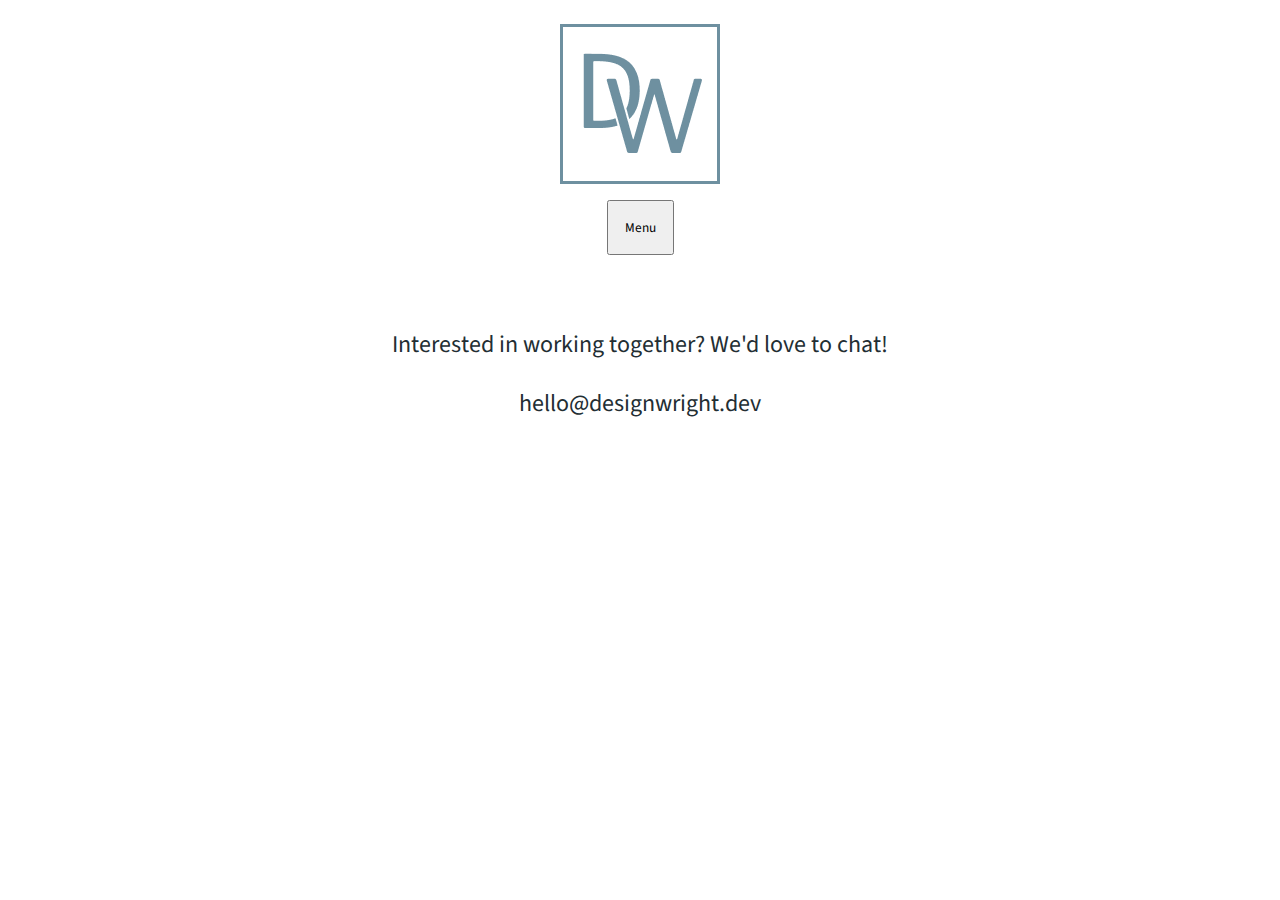
==== about/index.html @ aa87d380 "Update about page" ====
<!DOCTYPE html>
<html lang="en">
<head>
  <meta charset="UTF-8">
  <meta http-equiv="X-UA-Compatible" content="IE=edge">
  <meta name="viewport" content="width=device-width, initial-scale=1.0">
  <meta name="description" content="DesignWright's website for CGT41101 at Purdue University - West Lafayette, Indiana. Ariana Eskew, Anika Antony, Angela Zhou, Katie Jewell, Jake Donovan, Brandon Nguyen">
  <title>DesignWright | About</title>
  <link rel="shortcut icon" href="../assets/logo/logo-2.png" type="image/x-icon">
  <link rel="stylesheet" href="https://cdnjs.cloudflare.com/ajax/libs/font-awesome/4.7.0/css/font-awesome.css" integrity="sha512-5A8nwdMOWrSz20fDsjczgUidUBR8liPYU+WymTZP1lmY9G6Oc7HlZv156XqnsgNUzTyMefFTcsFH/tnJE/+xBg==" crossorigin="anonymous" referrerpolicy="no-referrer" media="all" />
  <link rel="stylesheet" href="../css/main.css" media="all">
  <script src="../js/jquery-3.6.0.min.js" defer></script>
  <script src="../js/script.js" defer></script>
</head>
<body>

  <!-- GLOBAL HEADER -->
  <header>
    <div class="logo-container">
      <img src="../assets/logo/logo-2.png" alt="logo of DesignWright">
    </div>
    <div class="menu-btn-container">
      <button class="menu-btn">Menu</button>
    </div>
    <div class="nav-container">
      <div class="close-menu-btn-container">
        <button class="close-menu-btn">Close Menu</button>
      </div>
      <nav>
        <a href="/">Home</a>
        <a href="/about/">About</a>
        <a href="/team/">Our Team</a>
        <a href="/work/">Work</a>
      </nav>
    </div>
  </header>
  <!-- GLOBAL HEADER -->
  
  <main>
  </main>

  <!-- GLOBAL FOOTER -->
  <footer>
    <p>Interested in working together? We'd love to chat!</p>
    <a href="mailto:hello@designwright.dev">hello@designwright.dev</a>
  </footer>
  <!-- GLOBAL FOOTER -->
  
</body>
</html>
---- css/main.css ----
/* Mobile First Design */

/* Import Source Sans Pro font from Google Fonts */
@import url('https://fonts.googleapis.com/css2?family=Source+Sans+Pro:ital,wght@0,200;0,300;0,400;0,700;1,200;1,300;1,400;1,700&display=swap');

:root {
  --main: #6E90A0;
}

* {
  font-family: 'Source Sans Pro', sans-serif;
  box-sizing: border-box;
  /* outline: 1px red solid; */
}

.noscroll {
  overflow: hidden;
}

body {
  color: #232E33;
  font-size: 1.5rem;
}

.close-menu-btn-container {
  padding: 1rem 0;
  text-align: center;
}

.close-menu-btn {
  padding: 1rem;
}

footer {
  text-align: center;
  padding: 1rem 0;
}

footer > a {
  color: inherit;
  text-decoration: none;
}

header {
  display: flex;
  flex-direction: column;
  align-items: center;
  padding: 1rem;
}

.home-cards {
  padding: 1rem;
}

.home-card {
  position: relative;
  padding: 1rem;
  padding-top: 6rem;
  margin-bottom: 5rem;
  box-shadow: 0px 4px 15px rgba(0, 0, 0, 0.25);
  border-radius: 20px;
}

.home-card-heading {
  position: absolute;
  top: 1.5rem;
  left: -1rem;
}

.home-card-heading > h2 {
  position: absolute;
  top: -.5rem;
  left: 2.0rem;
}

img {
  display: block;
  max-width: 100%;
}

.menu-btn-container {
  margin: 1rem 0;
}

.menu-btn {
  display: block;
  padding: 1rem;
}

.nav-container {
  display: none;
  position: fixed;
  top: 0;
  left: 0;
  right: 0;
  bottom: 0;
  overflow-y: scroll;
  background-color: rgba(0, 0, 0, 0.85);
  padding: 1rem;
}

nav {
  padding: 1rem;
}

nav > a {
  color: inherit;
  text-decoration: none;
  display: block;
  text-align: center;
  padding: 1rem 0;
  background-color: #fff;
  margin: 1rem;
}

@media (min-width: 1000px) {

}
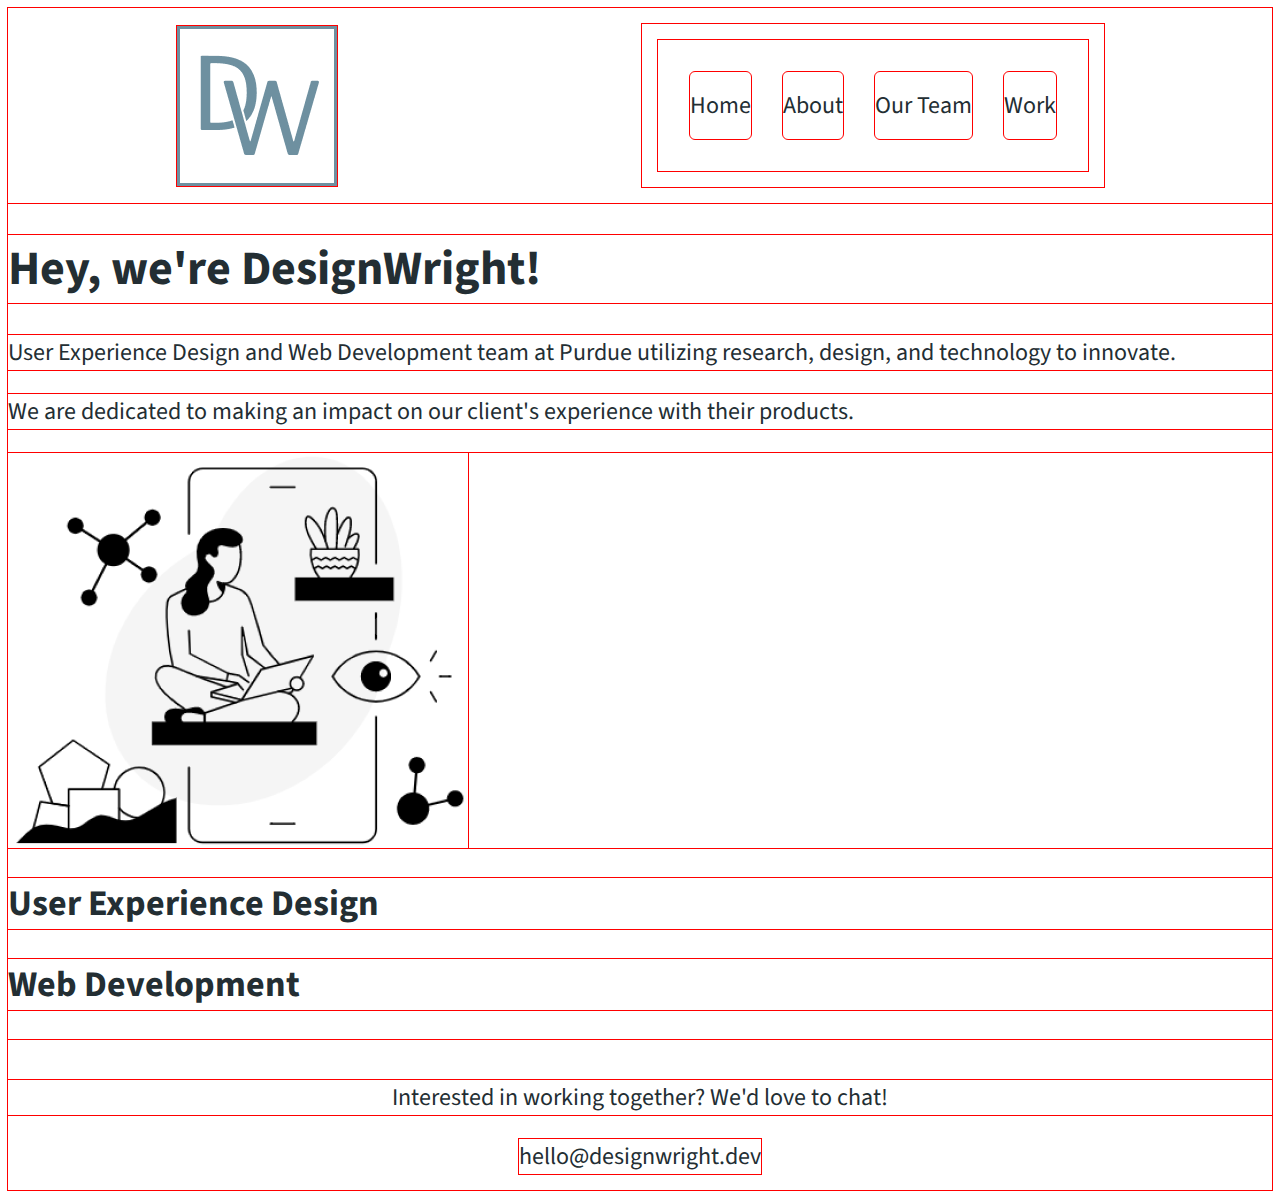
==== commit 23d26297: "Update about page" ====
--- a/about/index.html
+++ b/about/index.html
@@ -37,6 +37,30 @@
   <!-- GLOBAL HEADER -->
   
   <main>
+    <section>
+      <div>
+        <h1>Hey, we're DesignWright!</h1>
+        <p>User Experience Design and Web Development team at Purdue utilizing research, design, and technology to innovate.</p>
+        <p>We are dedicated to making an impact on our client's experience with their products.</p>
+      </div>
+      <div>
+        <img src="../assets/about/hero.png" alt="">
+      </div>
+    </section>
+    <section>
+      <div class="about-cards">
+        <div class="about-card">
+          <div class="about-card-heading">
+            <h2>User Experience Design</h2>
+          </div>
+        </div>
+        <div class="about-card">
+          <div class="about-card-heading">
+            <h2>Web Development</h2>
+          </div>
+        </div>
+      </div>
+    </section>
   </main>
 
   <!-- GLOBAL FOOTER -->
--- a/css/main.css
+++ b/css/main.css
@@ -10,7 +10,7 @@
 * {
   font-family: 'Source Sans Pro', sans-serif;
   box-sizing: border-box;
-  /* outline: 1px red solid; */
+  outline: 1px red solid;
 }
 
 .noscroll {
@@ -111,8 +111,34 @@
   padding: 1rem 0;
   background-color: #fff;
   margin: 1rem;
+  border-radius: 5px;
 }
 
 @media (min-width: 1000px) {
+  header {
+    flex-direction: row;
+    justify-content: space-around;
+  }
 
+  .nav-container {
+    display: block;
+    position: static;
+    color: inherit;
+    overflow: auto;
+    background-color: inherit;
+  }
+
+  nav {
+    display: flex;
+    justify-content: space-between;
+  }
+
+  nav > a {
+    background-color: inherit;
+    color: inherit;
+  }
+
+  .menu-btn-container, .close-menu-btn-container {
+    display: none;
+  }
 }
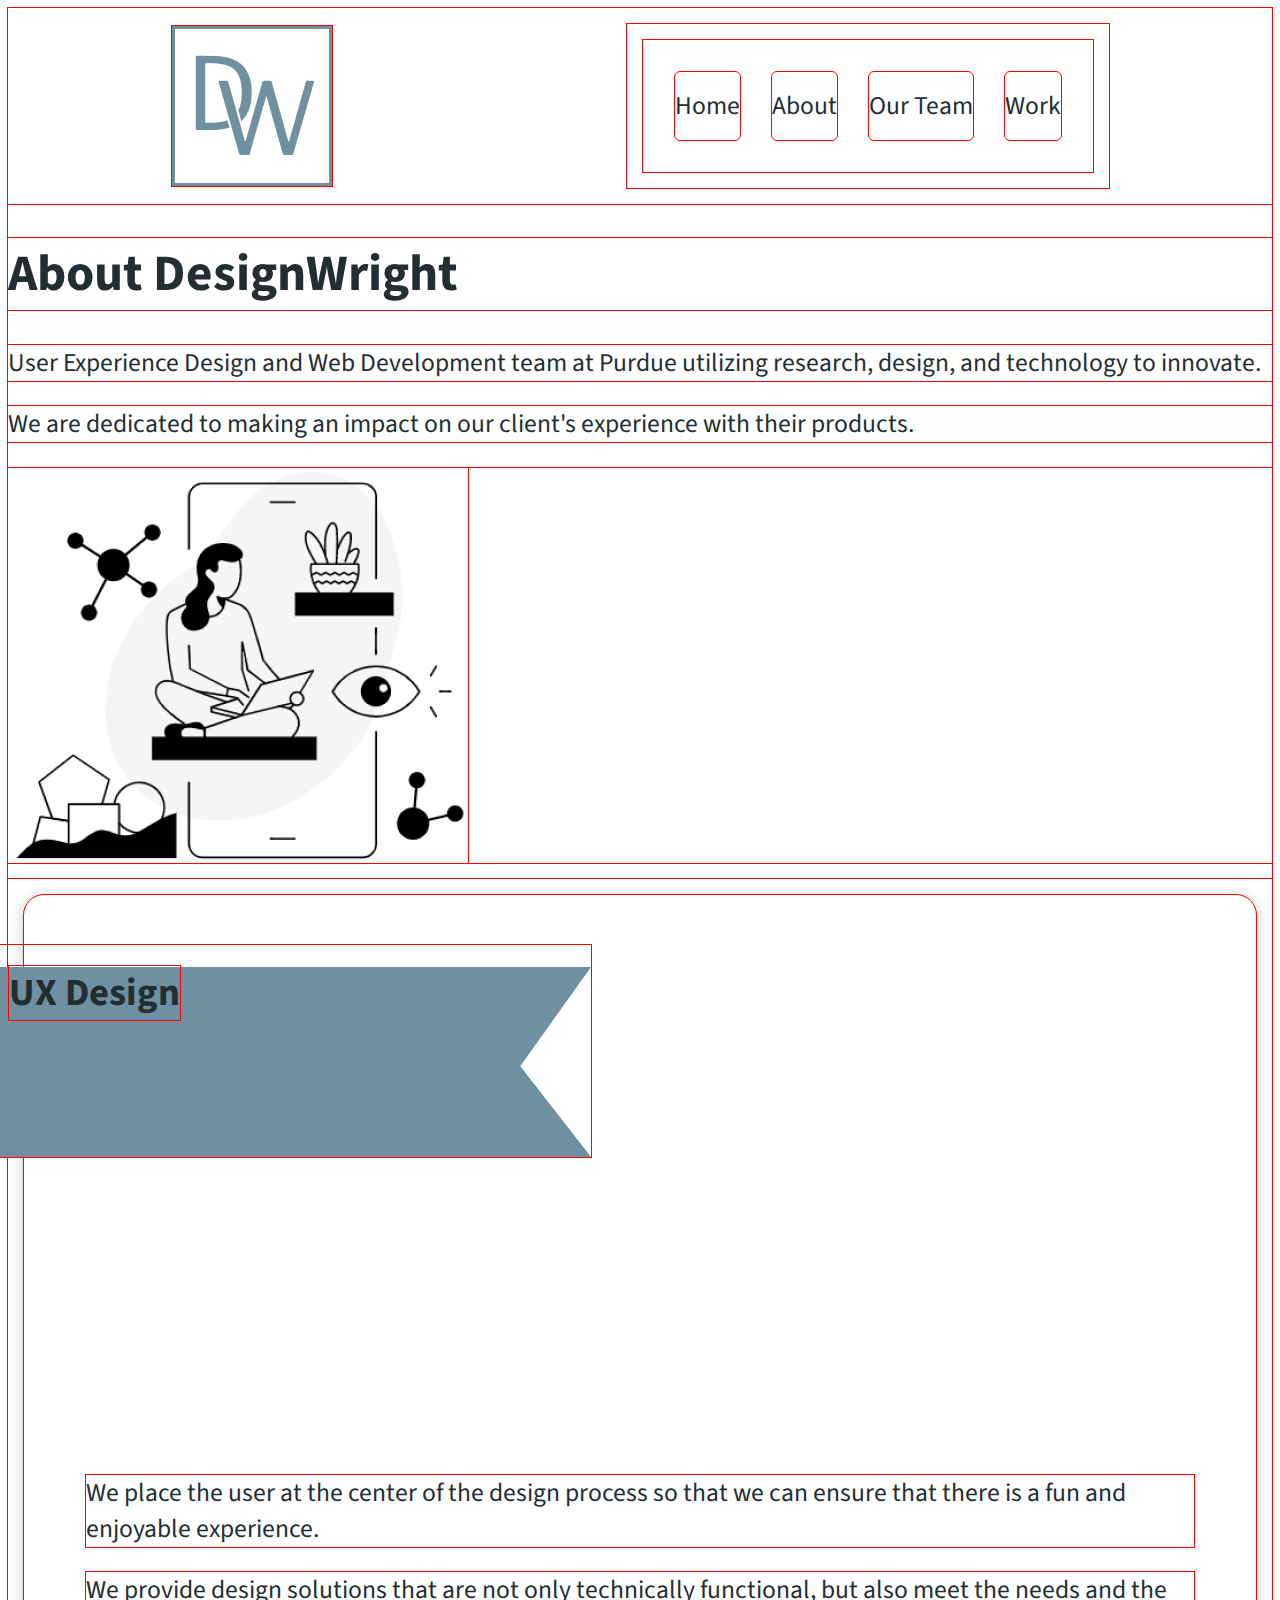
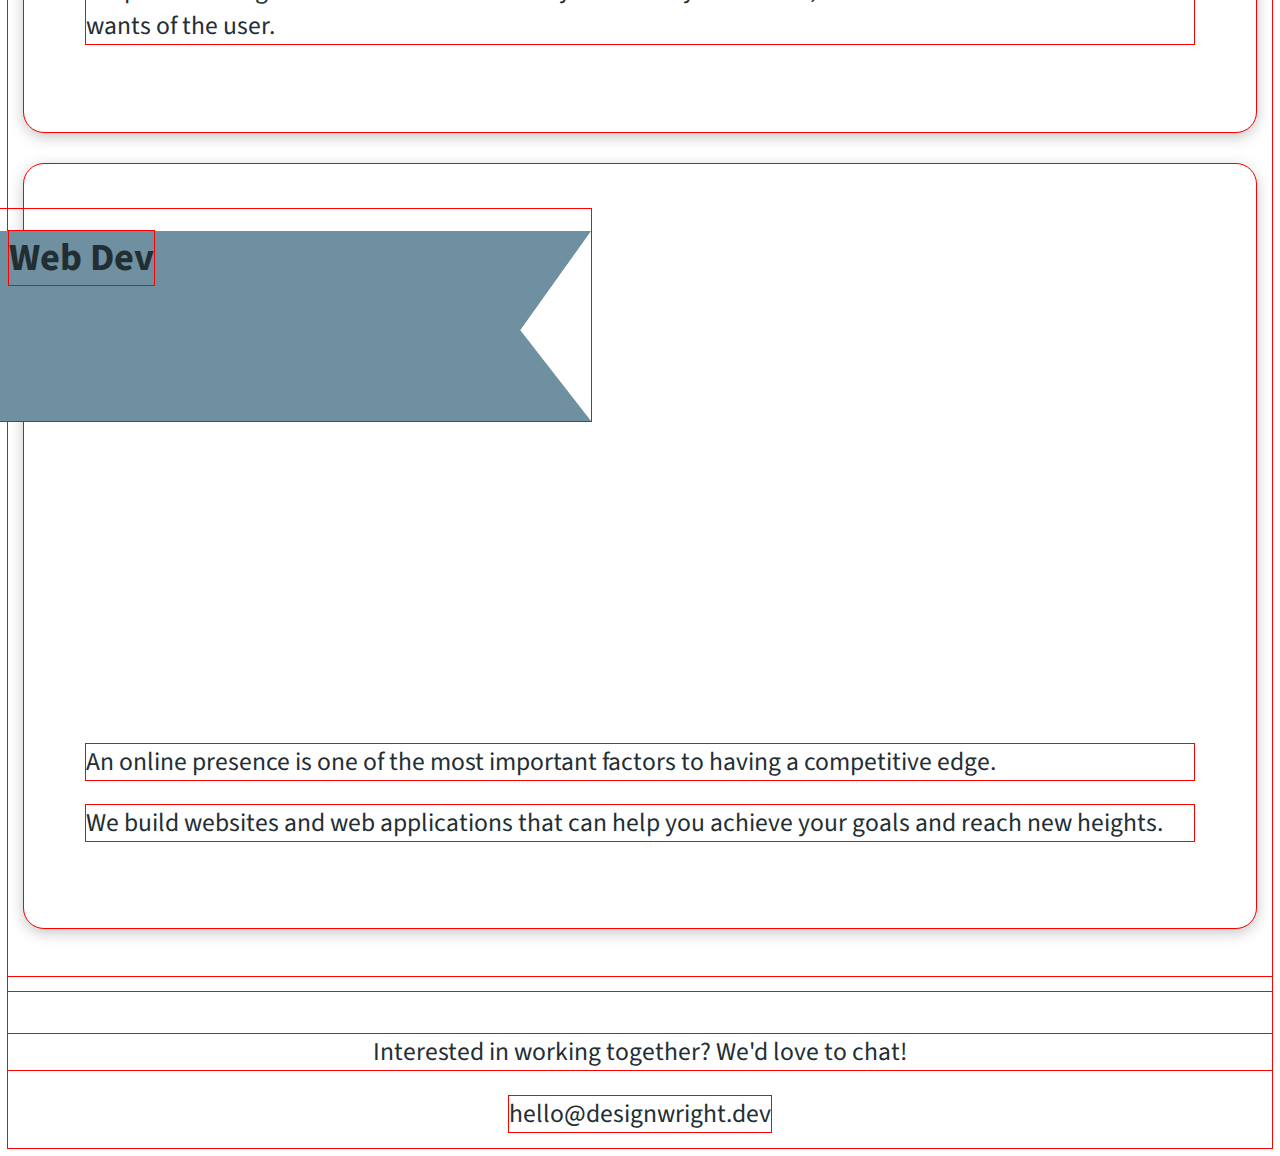
==== commit 9dbbef98: "Experimenting" ====
--- a/about/index.html
+++ b/about/index.html
@@ -39,7 +39,7 @@
   <main>
     <section>
       <div>
-        <h1>Hey, we're DesignWright!</h1>
+        <h1>About DesignWright</h1>
         <p>User Experience Design and Web Development team at Purdue utilizing research, design, and technology to innovate.</p>
         <p>We are dedicated to making an impact on our client's experience with their products.</p>
       </div>
@@ -48,16 +48,22 @@
       </div>
     </section>
     <section>
-      <div class="about-cards">
-        <div class="about-card">
-          <div class="about-card-heading">
-            <h2>User Experience Design</h2>
+      <div class="cards">
+        <div class="card">
+          <div class="flag-heading">
+            <img src="../assets/about/flag.png" alt="">
+            <h2>UX Design</h2>
           </div>
+          <p>We place the user at the center of the design process so that we can ensure that there is a fun and enjoyable experience.</p>
+          <p>We provide design solutions that are not only technically functional, but also meet the needs and the wants of the user.</p>
         </div>
-        <div class="about-card">
-          <div class="about-card-heading">
-            <h2>Web Development</h2>
+        <div class="card">
+          <div class="flag-heading">
+            <img src="../assets/about/flag.png" alt="">
+            <h2>Web Dev</h2>
           </div>
+          <p>An online presence is one of the most important factors to having a competitive edge.</p>
+          <p>We build websites and web applications that can help you achieve your goals and reach new heights.</p>
         </div>
       </div>
     </section>
--- a/css/main.css
+++ b/css/main.css
@@ -8,18 +8,39 @@
 }
 
 * {
+  box-sizing: border-box;
   font-family: 'Source Sans Pro', sans-serif;
-  box-sizing: border-box;
   outline: 1px red solid;
-}
-
-.noscroll {
-  overflow: hidden;
 }
 
 body {
   color: #232E33;
-  font-size: 1.5rem;
+  font-size: 8vw;
+}
+
+.cards {
+  padding: 1rem;
+}
+
+.card {
+  box-shadow: 0px 4px 15px rgba(0, 0, 0, 0.25);
+  border-radius: 20px;
+  margin-bottom: 2rem;
+  padding: 5%;
+  padding-top: 45%;
+  position: relative;
+}
+
+.flag-heading {
+  position: absolute;
+  top: 6%;
+  left: -6.5%;
+}
+
+.flag-heading > h2 {
+  position: absolute;
+  top: -5%;
+  left: 10%;
 }
 
 .close-menu-btn-container {
@@ -29,6 +50,11 @@
 
 .close-menu-btn {
   padding: 1rem;
+  background-color: var(--main);
+  border: none;
+  border-radius: 5px;
+  color: #fff;
+  font-size: 8vw;
 }
 
 footer {
@@ -48,31 +74,6 @@
   padding: 1rem;
 }
 
-.home-cards {
-  padding: 1rem;
-}
-
-.home-card {
-  position: relative;
-  padding: 1rem;
-  padding-top: 6rem;
-  margin-bottom: 5rem;
-  box-shadow: 0px 4px 15px rgba(0, 0, 0, 0.25);
-  border-radius: 20px;
-}
-
-.home-card-heading {
-  position: absolute;
-  top: 1.5rem;
-  left: -1rem;
-}
-
-.home-card-heading > h2 {
-  position: absolute;
-  top: -.5rem;
-  left: 2.0rem;
-}
-
 img {
   display: block;
   max-width: 100%;
@@ -85,9 +86,15 @@
 .menu-btn {
   display: block;
   padding: 1rem;
+  background-color: var(--main);
+  border: none;
+  border-radius: 5px;
+  color: #fff;
+  font-size: 8vw;
 }
 
 .nav-container {
+  background-color: rgba(0, 0, 0, 0.85);
   display: none;
   position: fixed;
   top: 0;
@@ -95,7 +102,6 @@
   right: 0;
   bottom: 0;
   overflow-y: scroll;
-  background-color: rgba(0, 0, 0, 0.85);
   padding: 1rem;
 }
 
@@ -104,28 +110,80 @@
 }
 
 nav > a {
-  color: inherit;
+  color: #fff;
+  display: block;
   text-decoration: none;
-  display: block;
-  text-align: center;
+  text-align: center;
+  background-color: var(--main);
+  border-radius: 5px;
   padding: 1rem 0;
-  background-color: #fff;
   margin: 1rem;
-  border-radius: 5px;
-}
+}
+
+.noscroll {
+  overflow: hidden;
+}
+
+section {
+  margin-bottom: 1rem;
+}
+
+.team-card {
+  margin-bottom: 5rem;
+}
+
+.team-card-heading {
+  text-align: center;
+}
+
+.team-card-heading > * {
+  margin: 0;
+  padding: 0;
+}
+
+.team-card-heading > img {
+  border-radius: 50%;
+}
+
+.team-card-heading-text > h2 {
+  margin: 0;
+  padding: 0;
+}
+
+.team-card-heading-text > p {
+  padding: 0;
+  margin: 0;
+  font-style: italic;
+}
+
+
 
 @media (min-width: 1000px) {
+
+  body {
+    font-size: 2vw;
+  }
+  
   header {
     flex-direction: row;
     justify-content: space-around;
   }
 
+  header, main, footer {
+    max-width: 1300px;
+    margin: 0 auto;
+  }
+  
+  .close-menu-btn-container, .menu-btn-container {
+    display: none;
+  }
+
   .nav-container {
+    background-color: inherit;
+    color: inherit;
     display: block;
+    overflow: auto;
     position: static;
-    color: inherit;
-    overflow: auto;
-    background-color: inherit;
   }
 
   nav {
@@ -138,7 +196,26 @@
     color: inherit;
   }
 
-  .menu-btn-container, .close-menu-btn-container {
-    display: none;
-  }
-}
+  .page-heading-section {
+    display: flex;
+    align-items: center;
+    justify-content: space-around;
+  }
+
+  .team-card {
+    display: flex;
+  }
+
+
+  .team-card-heading {
+    display: flex;
+    flex-direction: column;
+    align-items: center;
+  }
+
+  .team-card-img-container > img {
+    max-width: 30%;
+  }
+
+
+}
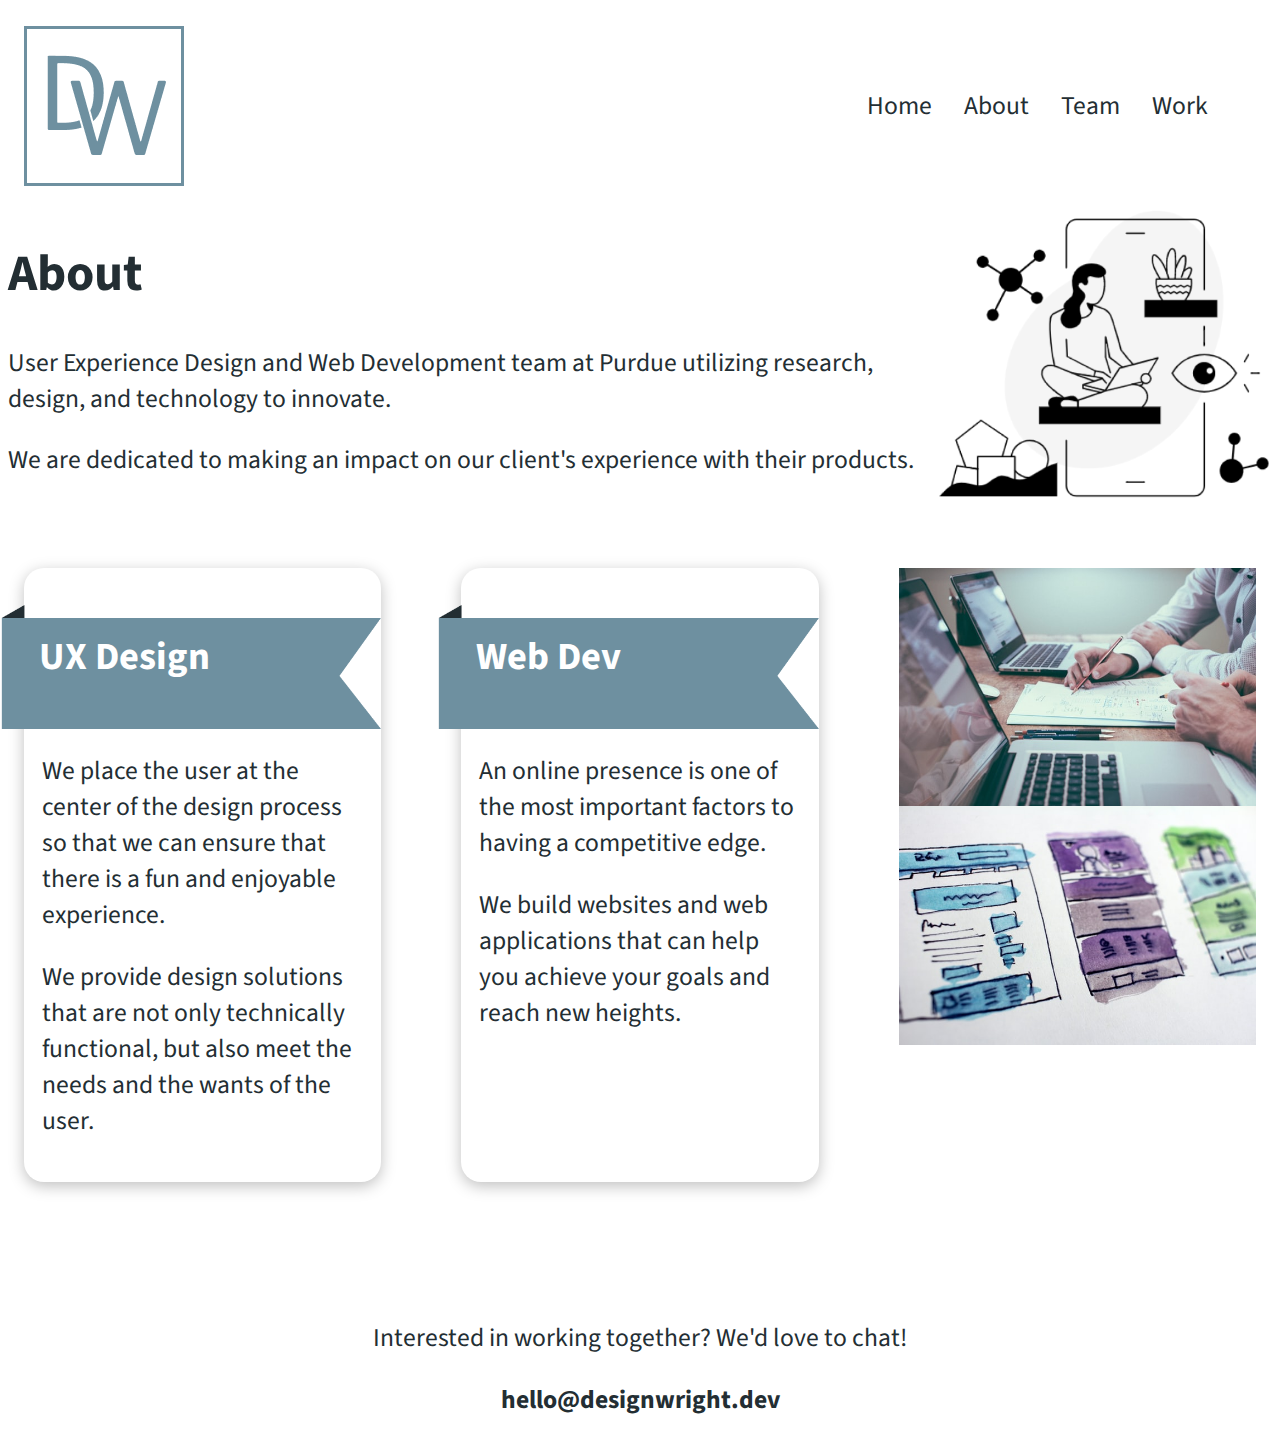
==== commit c0d2c987: "Update" ====
--- a/about/index.html
+++ b/about/index.html
@@ -29,7 +29,7 @@
       <nav>
         <a href="/">Home</a>
         <a href="/about/">About</a>
-        <a href="/team/">Our Team</a>
+        <a href="/team/">Team</a>
         <a href="/work/">Work</a>
       </nav>
     </div>
@@ -37,9 +37,9 @@
   <!-- GLOBAL HEADER -->
   
   <main>
-    <section>
+    <section class="top-section">
       <div>
-        <h1>About DesignWright</h1>
+        <h1>About</h1>
         <p>User Experience Design and Web Development team at Purdue utilizing research, design, and technology to innovate.</p>
         <p>We are dedicated to making an impact on our client's experience with their products.</p>
       </div>
@@ -65,6 +65,10 @@
           <p>An online presence is one of the most important factors to having a competitive edge.</p>
           <p>We build websites and web applications that can help you achieve your goals and reach new heights.</p>
         </div>
+        <div>
+          <img src="../assets/about/dev.jpg" alt="">
+          <img src="../assets/about/design-2.jpg" alt="">
+        </div>
       </div>
     </section>
   </main>
--- a/css/main.css
+++ b/css/main.css
@@ -10,7 +10,7 @@
 * {
   box-sizing: border-box;
   font-family: 'Source Sans Pro', sans-serif;
-  outline: 1px red solid;
+  /* outline: 1px red solid; */
 }
 
 body {
@@ -27,7 +27,7 @@
   border-radius: 20px;
   margin-bottom: 2rem;
   padding: 5%;
-  padding-top: 45%;
+  padding-top: 10rem;
   position: relative;
 }
 
@@ -35,6 +35,7 @@
   position: absolute;
   top: 6%;
   left: -6.5%;
+  color: #fff;
 }
 
 .flag-heading > h2 {
@@ -65,6 +66,7 @@
 footer > a {
   color: inherit;
   text-decoration: none;
+  font-weight: bold;
 }
 
 header {
@@ -124,8 +126,19 @@
   overflow: hidden;
 }
 
+.project {
+  box-shadow: 0px 4px 15px rgba(0, 0, 0, 0.25);
+  border-radius: 20px;
+  padding: 1rem;
+  margin-bottom: 3rem;
+}
+
+.project > img {
+  display: inline-block;
+}
+
 section {
-  margin-bottom: 1rem;
+  margin-bottom: 3rem;
 }
 
 .team-card {
@@ -156,6 +169,10 @@
   font-style: italic;
 }
 
+a {
+  color: inherit;
+}
+
 
 
 @media (min-width: 1000px) {
@@ -166,13 +183,19 @@
   
   header {
     flex-direction: row;
-    justify-content: space-around;
+    justify-content: space-between;
   }
 
   header, main, footer {
     max-width: 1300px;
     margin: 0 auto;
   }
+
+  .cards {
+    display: grid;
+    grid-template-columns: 1fr 1fr 1fr;
+    gap: 5rem;
+  }
   
   .close-menu-btn-container, .menu-btn-container {
     display: none;
@@ -181,7 +204,7 @@
   .nav-container {
     background-color: inherit;
     color: inherit;
-    display: block;
+    display: block !important;
     overflow: auto;
     position: static;
   }
@@ -204,6 +227,11 @@
 
   .team-card {
     display: flex;
+    justify-content: space-between;;
+  }
+
+  .team-card > * {
+    flex: 1;
   }
 
 
@@ -213,9 +241,16 @@
     align-items: center;
   }
 
-  .team-card-img-container > img {
-    max-width: 30%;
-  }
-
-
-}
+  .team-card-heading > img {
+    width: 300px;
+    object-fit: cover;
+  }
+
+
+  .top-section {
+    display: flex;
+    align-items: center;
+    justify-content: space-between;
+  }
+
+}
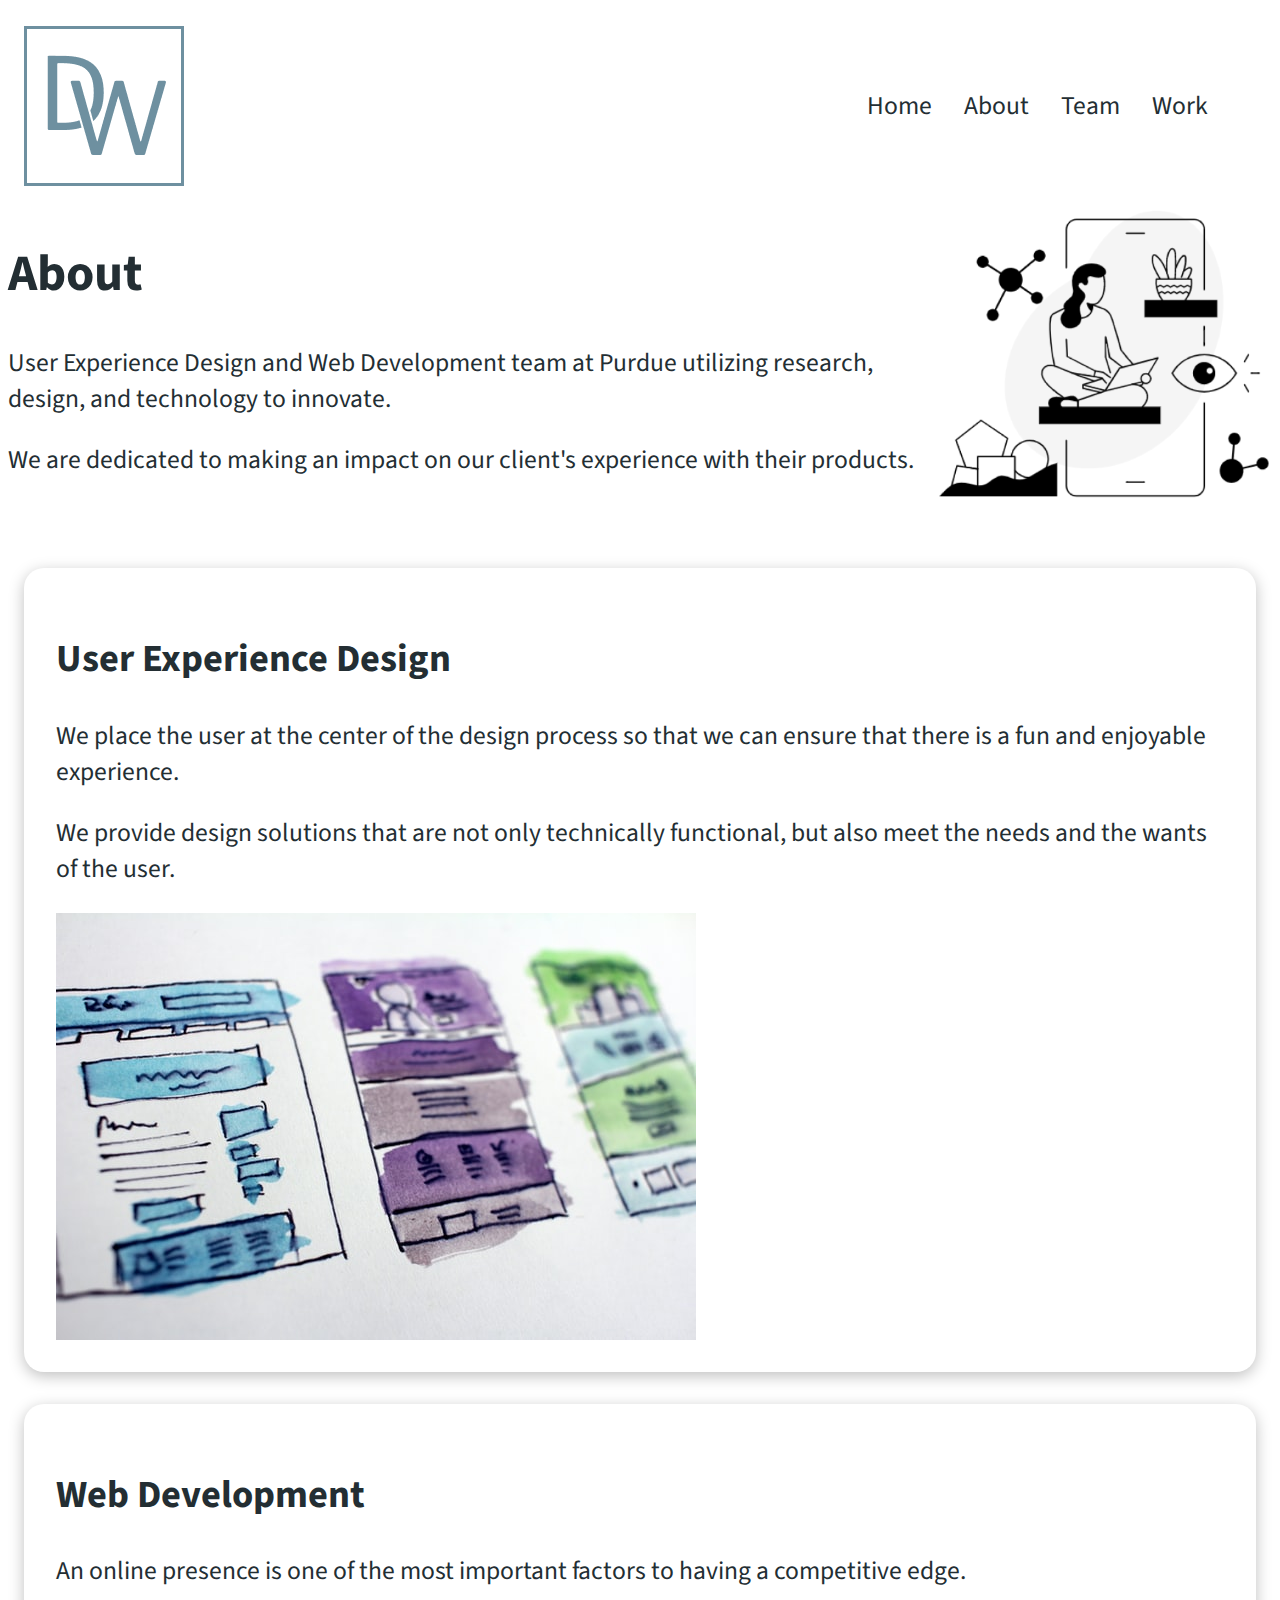
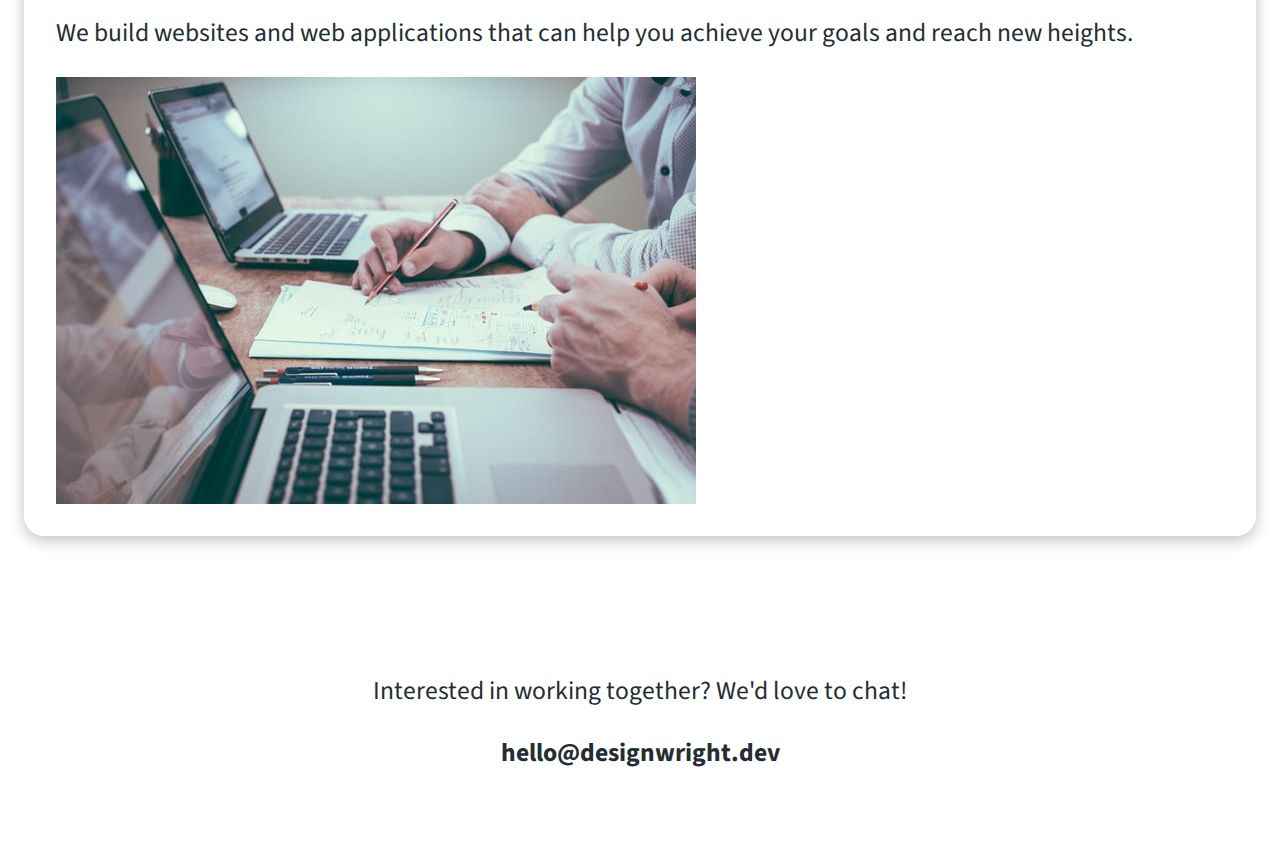
==== commit ecd96501: "Update" ====
--- a/about/index.html
+++ b/about/index.html
@@ -48,26 +48,24 @@
       </div>
     </section>
     <section>
-      <div class="cards">
-        <div class="card">
+      <div class="about-cards">
+        <div class="about-card">
           <div class="flag-heading">
-            <img src="../assets/about/flag.png" alt="">
-            <h2>UX Design</h2>
+            <h2>User Experience Design</h2>
           </div>
           <p>We place the user at the center of the design process so that we can ensure that there is a fun and enjoyable experience.</p>
           <p>We provide design solutions that are not only technically functional, but also meet the needs and the wants of the user.</p>
+          <img src="../assets/about/design-2.jpg" alt="">
         </div>
-        <div class="card">
+        <div class="about-card">
           <div class="flag-heading">
-            <img src="../assets/about/flag.png" alt="">
-            <h2>Web Dev</h2>
+            <h2>Web Development</h2>
           </div>
           <p>An online presence is one of the most important factors to having a competitive edge.</p>
           <p>We build websites and web applications that can help you achieve your goals and reach new heights.</p>
+          <img src="../assets/about/dev.jpg" alt="">
         </div>
         <div>
-          <img src="../assets/about/dev.jpg" alt="">
-          <img src="../assets/about/design-2.jpg" alt="">
         </div>
       </div>
     </section>
--- a/css/main.css
+++ b/css/main.css
@@ -13,11 +13,36 @@
   /* outline: 1px red solid; */
 }
 
+.arrow {
+  text-align: center;
+  color: var(--main);
+  font-size: 5vw;
+}
+
+.arrow > p {
+  margin: 0;
+}
+
 body {
   color: #232E33;
   font-size: 8vw;
 }
 
+.bottom-section h1 {
+  text-align: center;
+}
+
+.about-card {
+  box-shadow: 0px 4px 15px rgba(0, 0, 0, 0.25);
+  border-radius: 20px;
+  margin-bottom: 2rem;
+  padding: 2rem;
+}
+
+.about-cards {
+  padding: 1rem;
+}
+
 .cards {
   padding: 1rem;
 }
@@ -26,22 +51,7 @@
   box-shadow: 0px 4px 15px rgba(0, 0, 0, 0.25);
   border-radius: 20px;
   margin-bottom: 2rem;
-  padding: 5%;
-  padding-top: 10rem;
-  position: relative;
-}
-
-.flag-heading {
-  position: absolute;
-  top: 6%;
-  left: -6.5%;
-  color: #fff;
-}
-
-.flag-heading > h2 {
-  position: absolute;
-  top: -5%;
-  left: 10%;
+  padding: 2rem;
 }
 
 .close-menu-btn-container {
@@ -61,11 +71,10 @@
 footer {
   text-align: center;
   padding: 1rem 0;
+  padding-bottom: 5rem;
 }
 
 footer > a {
-  color: inherit;
-  text-decoration: none;
   font-weight: bold;
 }
 
@@ -142,19 +151,18 @@
 }
 
 .team-card {
+  box-shadow: 0px 4px 15px rgba(0, 0, 0, 0.25);
+  border-radius: 20px;
+  padding: 1rem;
   margin-bottom: 5rem;
 }
 
-.team-card-heading {
-  text-align: center;
-}
-
 .team-card-heading > * {
   margin: 0;
   padding: 0;
 }
 
-.team-card-heading > img {
+.team-card > img {
   border-radius: 50%;
 }
 
@@ -191,12 +199,22 @@
     margin: 0 auto;
   }
 
+  
   .cards {
     display: grid;
     grid-template-columns: 1fr 1fr 1fr;
     gap: 5rem;
   }
   
+  .about-cards {
+    display: flex;
+    flex-direction: column;
+  }
+
+  .about-cards > * {
+    flex: 1;
+  }
+
   .close-menu-btn-container, .menu-btn-container {
     display: none;
   }
@@ -214,9 +232,15 @@
     justify-content: space-between;
   }
 
-  nav > a {
+  nav > a, footer > a {
     background-color: inherit;
     color: inherit;
+    text-decoration: transparent;
+    transition: all 0.2s;
+  }
+
+  nav > a:hover, footer > a:hover {
+    text-decoration: underline;
   }
 
   .page-heading-section {
@@ -227,30 +251,27 @@
 
   .team-card {
     display: flex;
-    justify-content: space-between;;
+    align-items: center;
+    justify-content: space-between;
+  }
+
+  .team-card-desc {
+    padding-left: 3rem;
   }
 
   .team-card > * {
-    flex: 1;
-  }
-
-
-  .team-card-heading {
-    display: flex;
-    flex-direction: column;
+    /* flex: 1; */
+  }
+
+  .team-card > img {
+    width: 400px;
+    object-fit: cover;
+  }
+
+  .top-section {
+    display: flex;
     align-items: center;
-  }
-
-  .team-card-heading > img {
-    width: 300px;
-    object-fit: cover;
-  }
-
-
-  .top-section {
-    display: flex;
-    align-items: center;
-    justify-content: space-between;
-  }
-
-}
+    justify-content: space-between;
+  }
+
+}
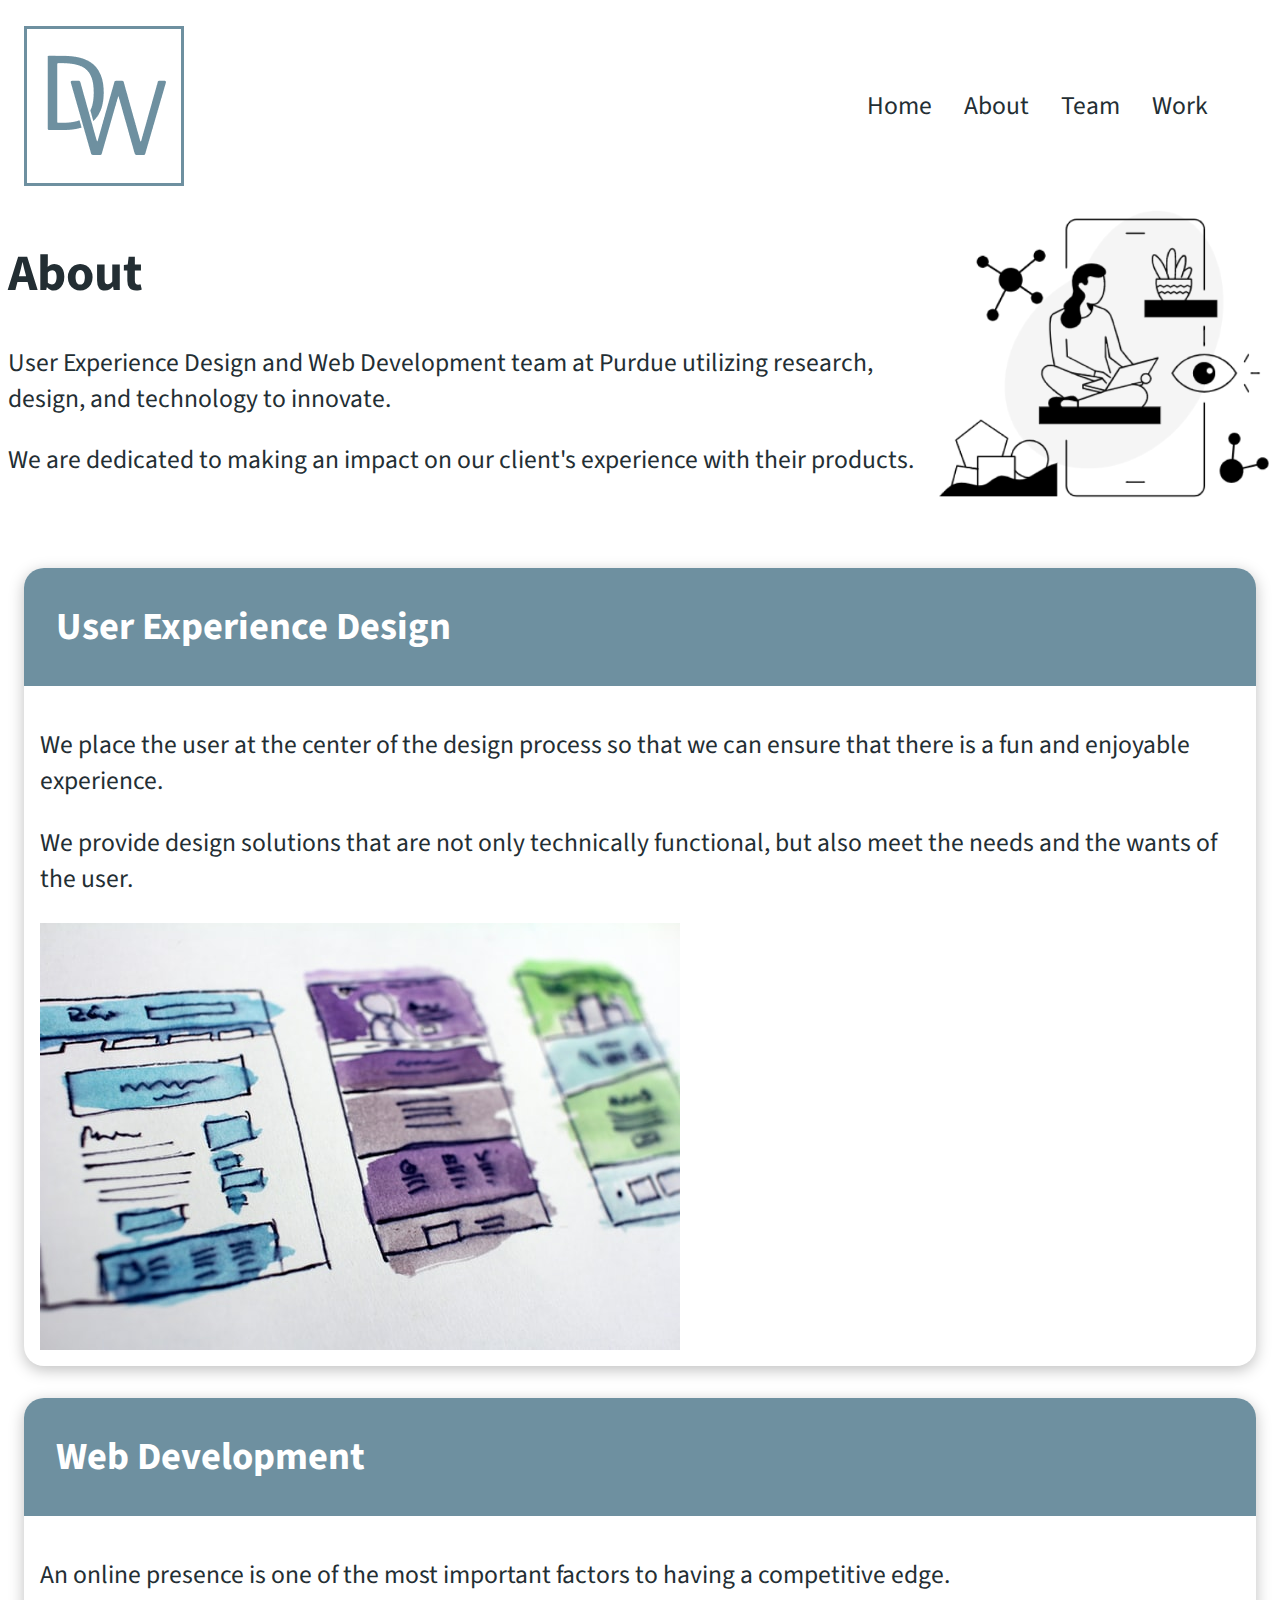
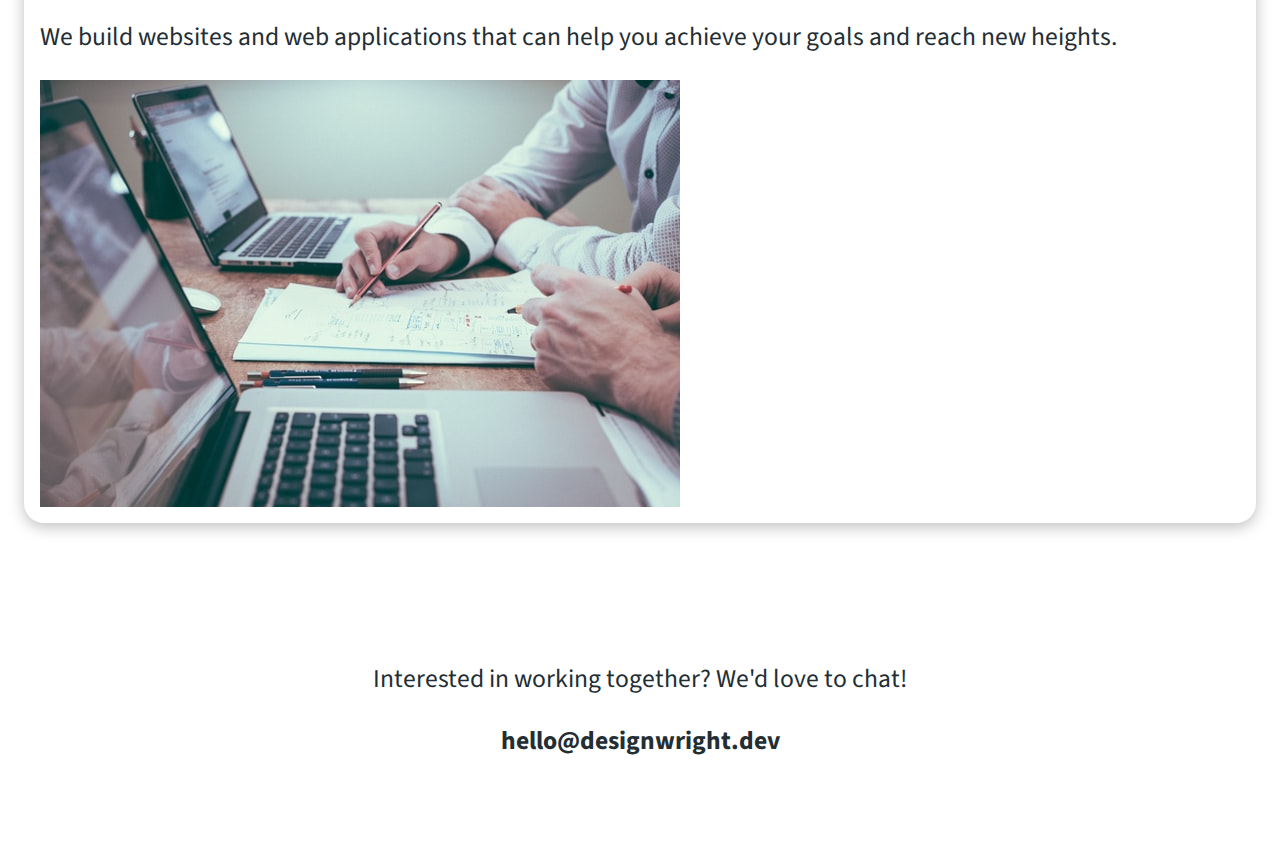
==== commit dab913e2: "Update flag with just heading backgroundcolor for about" ====
--- a/about/index.html
+++ b/about/index.html
@@ -53,17 +53,21 @@
           <div class="flag-heading">
             <h2>User Experience Design</h2>
           </div>
-          <p>We place the user at the center of the design process so that we can ensure that there is a fun and enjoyable experience.</p>
-          <p>We provide design solutions that are not only technically functional, but also meet the needs and the wants of the user.</p>
-          <img src="../assets/about/design-2.jpg" alt="">
+          <div class="card-content">
+            <p>We place the user at the center of the design process so that we can ensure that there is a fun and enjoyable experience.</p>
+            <p>We provide design solutions that are not only technically functional, but also meet the needs and the wants of the user.</p>
+            <img src="../assets/about/design-2.jpg" alt="">
+          </div>
         </div>
         <div class="about-card">
           <div class="flag-heading">
             <h2>Web Development</h2>
           </div>
-          <p>An online presence is one of the most important factors to having a competitive edge.</p>
-          <p>We build websites and web applications that can help you achieve your goals and reach new heights.</p>
-          <img src="../assets/about/dev.jpg" alt="">
+          <div class="card-content">
+            <p>An online presence is one of the most important factors to having a competitive edge.</p>
+            <p>We build websites and web applications that can help you achieve your goals and reach new heights.</p>
+            <img src="../assets/about/dev.jpg" alt="">
+          </div>
         </div>
         <div>
         </div>
--- a/css/main.css
+++ b/css/main.css
@@ -16,7 +16,7 @@
 .arrow {
   text-align: center;
   color: var(--main);
-  font-size: 5vw;
+  font-size: 100px;
 }
 
 .arrow > p {
@@ -36,22 +36,38 @@
   box-shadow: 0px 4px 15px rgba(0, 0, 0, 0.25);
   border-radius: 20px;
   margin-bottom: 2rem;
+  /* padding: 2rem; */
+}
+
+.about-cards {
+  padding: 1rem;
+}
+
+.cards {
+  padding: 1rem;
+}
+
+.card {
+  box-shadow: 0px 4px 15px rgba(0, 0, 0, 0.25);
+  border-radius: 20px;
+  margin-bottom: 2rem;
+}
+
+.card-content {
+  padding: 1rem;
+}
+
+.card > a {
+  display: block;
+  padding: 1rem;
+}
+
+.card > h2, .flag-heading > h2 {
+  background-color: var(--main);
   padding: 2rem;
-}
-
-.about-cards {
-  padding: 1rem;
-}
-
-.cards {
-  padding: 1rem;
-}
-
-.card {
-  box-shadow: 0px 4px 15px rgba(0, 0, 0, 0.25);
-  border-radius: 20px;
-  margin-bottom: 2rem;
-  padding: 2rem;
+  border-radius: 20px 20px 0 0;
+  color: #fff;
+  margin: 0; 
 }
 
 .close-menu-btn-container {
@@ -143,7 +159,22 @@
 }
 
 .project > img {
-  display: inline-block;
+  display: inline;
+  width: 550px;
+}
+
+.portfolio-link {
+  border-radius: 20px;
+  box-shadow: 0px 4px 15px rgba(0, 0, 0, 0.25);
+  padding: 1rem;
+  text-decoration: transparent;
+  background-color: var(--main);
+  color: #fff;
+  transition: all 0.2s;
+}
+
+.portfolio-link:hover {
+  text-decoration: underline;
 }
 
 section {
@@ -153,7 +184,7 @@
 .team-card {
   box-shadow: 0px 4px 15px rgba(0, 0, 0, 0.25);
   border-radius: 20px;
-  padding: 1rem;
+  padding: 2rem;
   margin-bottom: 5rem;
 }
 
@@ -199,7 +230,6 @@
     margin: 0 auto;
   }
 
-  
   .cards {
     display: grid;
     grid-template-columns: 1fr 1fr 1fr;
@@ -259,10 +289,6 @@
     padding-left: 3rem;
   }
 
-  .team-card > * {
-    /* flex: 1; */
-  }
-
   .team-card > img {
     width: 400px;
     object-fit: cover;
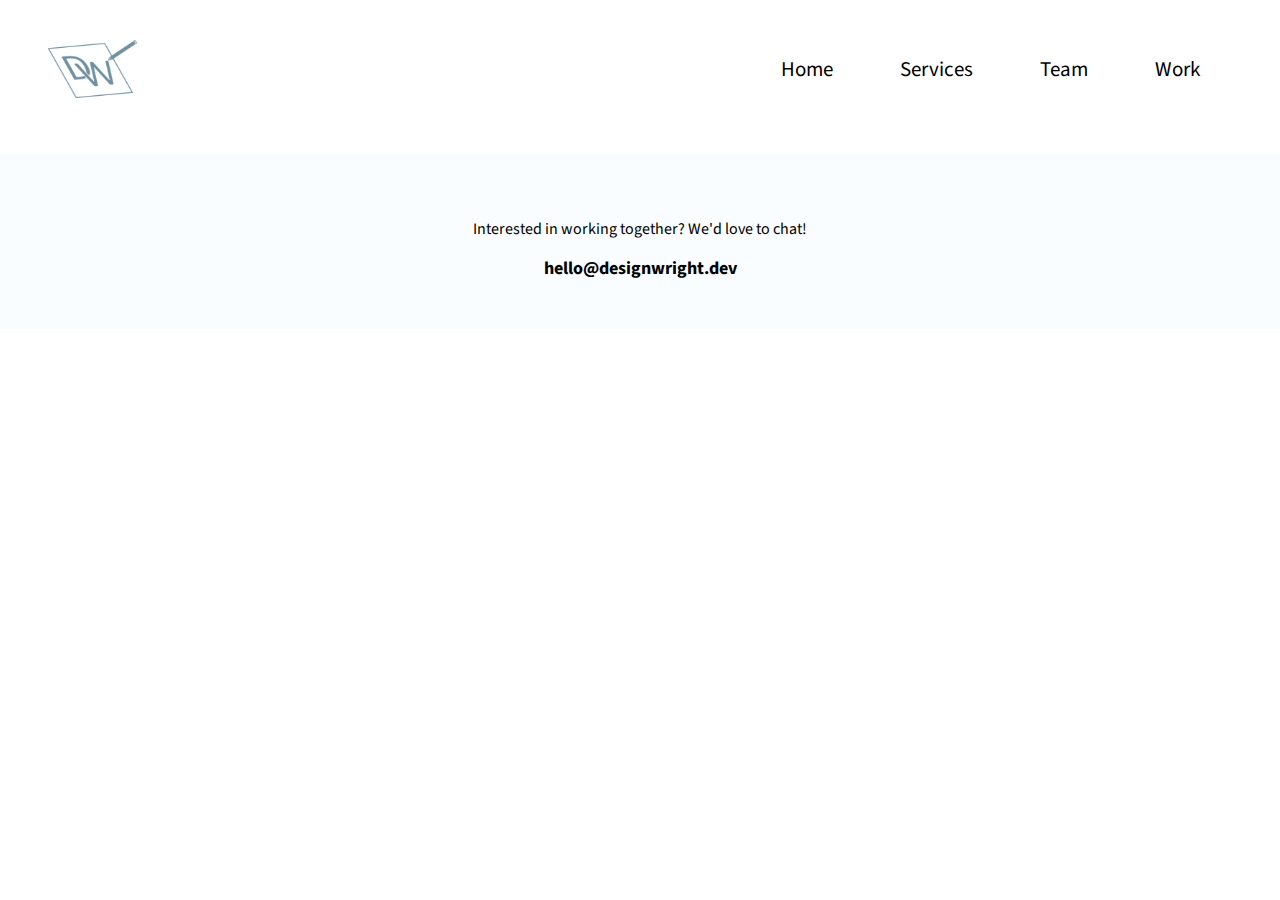
==== commit 3e941e7f: "Removed content from other pages for a new layout" ====
--- a/about/index.html
+++ b/about/index.html
@@ -5,9 +5,9 @@
   <meta http-equiv="X-UA-Compatible" content="IE=edge">
   <meta name="viewport" content="width=device-width, initial-scale=1.0">
   <meta name="description" content="DesignWright's website for CGT41101 at Purdue University - West Lafayette, Indiana. Ariana Eskew, Anika Antony, Angela Zhou, Katie Jewell, Jake Donovan, Brandon Nguyen">
-  <title>DesignWright | About</title>
-  <link rel="shortcut icon" href="../assets/logo/logo-2.png" type="image/x-icon">
-  <link rel="stylesheet" href="https://cdnjs.cloudflare.com/ajax/libs/font-awesome/4.7.0/css/font-awesome.css" integrity="sha512-5A8nwdMOWrSz20fDsjczgUidUBR8liPYU+WymTZP1lmY9G6Oc7HlZv156XqnsgNUzTyMefFTcsFH/tnJE/+xBg==" crossorigin="anonymous" referrerpolicy="no-referrer" media="all" />
+  <title>DesignWright | Services</title>
+  <link rel="shortcut icon" href="./assets/logo/logo-2.png" type="image/x-icon">
+  <link href="https://fonts.googleapis.com/icon?family=Material+Icons"rel="stylesheet">
   <link rel="stylesheet" href="../css/main.css" media="all">
   <script src="../js/jquery-3.6.0.min.js" defer></script>
   <script src="../js/script.js" defer></script>
@@ -16,19 +16,19 @@
 
   <!-- GLOBAL HEADER -->
   <header>
-    <div class="logo-container">
-      <img src="../assets/logo/logo-2.png" alt="logo of DesignWright">
+    <a href="/"><img class="logo" src="../assets/logo/final-logo.svg" alt="logo of DesignWright"></a>
+    <div class="menu-btns">
+      <button id="open-menu-btn">
+        <span class="material-icons">menu</span>
+      </button>
+      <button id="close-menu-btn">
+        <span class="material-icons">close</span>
+      </button>
     </div>
-    <div class="menu-btn-container">
-      <button class="menu-btn">Menu</button>
-    </div>
-    <div class="nav-container">
-      <div class="close-menu-btn-container">
-        <button class="close-menu-btn">Close Menu</button>
-      </div>
+    <div id="nav-container">
       <nav>
         <a href="/">Home</a>
-        <a href="/about/">About</a>
+        <a href="/about/">Services</a>
         <a href="/team/">Team</a>
         <a href="/work/">Work</a>
       </nav>
@@ -37,42 +37,6 @@
   <!-- GLOBAL HEADER -->
   
   <main>
-    <section class="top-section">
-      <div>
-        <h1>About</h1>
-        <p>User Experience Design and Web Development team at Purdue utilizing research, design, and technology to innovate.</p>
-        <p>We are dedicated to making an impact on our client's experience with their products.</p>
-      </div>
-      <div>
-        <img src="../assets/about/hero.png" alt="">
-      </div>
-    </section>
-    <section>
-      <div class="about-cards">
-        <div class="about-card">
-          <div class="flag-heading">
-            <h2>User Experience Design</h2>
-          </div>
-          <div class="card-content">
-            <p>We place the user at the center of the design process so that we can ensure that there is a fun and enjoyable experience.</p>
-            <p>We provide design solutions that are not only technically functional, but also meet the needs and the wants of the user.</p>
-            <img src="../assets/about/design-2.jpg" alt="">
-          </div>
-        </div>
-        <div class="about-card">
-          <div class="flag-heading">
-            <h2>Web Development</h2>
-          </div>
-          <div class="card-content">
-            <p>An online presence is one of the most important factors to having a competitive edge.</p>
-            <p>We build websites and web applications that can help you achieve your goals and reach new heights.</p>
-            <img src="../assets/about/dev.jpg" alt="">
-          </div>
-        </div>
-        <div>
-        </div>
-      </div>
-    </section>
   </main>
 
   <!-- GLOBAL FOOTER -->
--- a/css/main.css
+++ b/css/main.css
@@ -4,7 +4,7 @@
 @import url('https://fonts.googleapis.com/css2?family=Source+Sans+Pro:ital,wght@0,200;0,300;0,400;0,700;1,200;1,300;1,400;1,700&display=swap');
 
 :root {
-  --main: #6E90A0;
+  --accent: #6E90A0;
 }
 
 * {
@@ -13,291 +13,226 @@
   /* outline: 1px red solid; */
 }
 
-.arrow {
+body {
+  margin: 0;
+}
+
+img {
+  max-width: 100%;
+  display: block;
+}
+
+header {
+  margin-top: 1rem;
+  margin-bottom: 2rem;
+}
+
+.logo {
+  margin-left: 24px;
+}
+
+#open-menu-btn, #close-menu-btn {
+  position: absolute;
+  top: 0;
+  right: 0;
+  z-index: 2;
+  border: none;
+  padding: 1rem;
+  background-color: #fff;
+}
+
+#close-menu-btn {
+  box-shadow: -4px 0 2px -2px rgba(0, 0, 0, 0.25);
+  border-left: 1px solid var(--accent);
+}
+
+#open-menu-btn > span, #close-menu-btn > span {
+  font-size: 3.2rem;
+  color: var(--accent);
+}
+
+#close-menu-btn {
+  display: none;
+}
+
+#nav-container {
+  display: none;
+  position: absolute;
+  background-color: #fff;
+  box-shadow: 0px 4px 6px rgba(0, 0, 0, 0.25);
+  top: 87px;
+  width: 100%;
+}
+
+nav > a {
+  display: block;
+  color: inherit;
+  text-decoration: none;
   text-align: center;
-  color: var(--main);
-  font-size: 100px;
-}
-
-.arrow > p {
-  margin: 0;
-}
-
-body {
-  color: #232E33;
-  font-size: 8vw;
-}
-
-.bottom-section h1 {
+  padding: 2rem;
+  font-size: 36px;
+  border-bottom: 1px solid var(--accent);
+}
+
+nav > a:first-child {
+  border-top: 1px solid var(--accent);
+}
+
+section {
+  padding: 1.5rem;
+}
+
+footer {
+  background-color: #fAfdff;
   text-align: center;
-}
-
-.about-card {
-  box-shadow: 0px 4px 15px rgba(0, 0, 0, 0.25);
-  border-radius: 20px;
-  margin-bottom: 2rem;
-  /* padding: 2rem; */
-}
-
-.about-cards {
-  padding: 1rem;
-}
-
-.cards {
-  padding: 1rem;
-}
-
-.card {
-  box-shadow: 0px 4px 15px rgba(0, 0, 0, 0.25);
-  border-radius: 20px;
-  margin-bottom: 2rem;
-}
-
-.card-content {
-  padding: 1rem;
-}
-
-.card > a {
-  display: block;
-  padding: 1rem;
-}
-
-.card > h2, .flag-heading > h2 {
-  background-color: var(--main);
-  padding: 2rem;
-  border-radius: 20px 20px 0 0;
-  color: #fff;
-  margin: 0; 
-}
-
-.close-menu-btn-container {
-  padding: 1rem 0;
+  padding: 3rem 0;
+}
+
+footer > a {
+  text-decoration: none;
+  color: inherit;
+  font-weight: bold;
+  font-size: 18px;
+}
+
+main > section:nth-child(1) {
+  display: flex;
+}
+
+main > section:nth-child(3) {
+  padding-bottom: 5rem;
+}
+
+main > section:nth-child(3) > h2 {
   text-align: center;
-}
-
-.close-menu-btn {
-  padding: 1rem;
-  background-color: var(--main);
-  border: none;
-  border-radius: 5px;
-  color: #fff;
-  font-size: 8vw;
-}
-
-footer {
-  text-align: center;
-  padding: 1rem 0;
-  padding-bottom: 5rem;
-}
-
-footer > a {
-  font-weight: bold;
-}
-
-header {
+  color: var(--accent);
+}
+
+.down-arrow {
+  display: flex;
+  justify-content: center;
+  margin-top: 2.5rem;
+  margin-bottom: 8rem;
+}
+
+.panels {
   display: flex;
   flex-direction: column;
-  align-items: center;
+  gap: 32px;
+}
+
+.panels > div {
+  box-shadow: 0px 4px 15px rgba(0, 0, 0, 0.25);
+  border-radius: 7px;
   padding: 1rem;
 }
 
-img {
-  display: block;
-  max-width: 100%;
-}
-
-.menu-btn-container {
-  margin: 1rem 0;
-}
-
-.menu-btn {
-  display: block;
-  padding: 1rem;
-  background-color: var(--main);
-  border: none;
-  border-radius: 5px;
-  color: #fff;
-  font-size: 8vw;
-}
-
-.nav-container {
-  background-color: rgba(0, 0, 0, 0.85);
-  display: none;
-  position: fixed;
-  top: 0;
-  left: 0;
-  right: 0;
-  bottom: 0;
-  overflow-y: scroll;
-  padding: 1rem;
-}
-
-nav {
-  padding: 1rem;
-}
-
-nav > a {
-  color: #fff;
-  display: block;
+.panels > div > h3 {
+  color: var(--accent);
+}
+
+.panels > div > a {
   text-decoration: none;
-  text-align: center;
-  background-color: var(--main);
-  border-radius: 5px;
-  padding: 1rem 0;
-  margin: 1rem;
-}
-
-.noscroll {
-  overflow: hidden;
-}
-
-.project {
-  box-shadow: 0px 4px 15px rgba(0, 0, 0, 0.25);
-  border-radius: 20px;
-  padding: 1rem;
-  margin-bottom: 3rem;
-}
-
-.project > img {
-  display: inline;
-  width: 550px;
-}
-
-.portfolio-link {
-  border-radius: 20px;
-  box-shadow: 0px 4px 15px rgba(0, 0, 0, 0.25);
-  padding: 1rem;
-  text-decoration: transparent;
-  background-color: var(--main);
-  color: #fff;
-  transition: all 0.2s;
-}
-
-.portfolio-link:hover {
-  text-decoration: underline;
-}
-
-section {
-  margin-bottom: 3rem;
-}
-
-.team-card {
-  box-shadow: 0px 4px 15px rgba(0, 0, 0, 0.25);
-  border-radius: 20px;
-  padding: 2rem;
-  margin-bottom: 5rem;
-}
-
-.team-card-heading > * {
-  margin: 0;
-  padding: 0;
-}
-
-.team-card > img {
-  border-radius: 50%;
-}
-
-.team-card-heading-text > h2 {
-  margin: 0;
-  padding: 0;
-}
-
-.team-card-heading-text > p {
-  padding: 0;
-  margin: 0;
+  color: inherit;
   font-style: italic;
 }
 
-a {
-  color: inherit;
-}
-
-
-
-@media (min-width: 1000px) {
-
-  body {
-    font-size: 2vw;
+.panels > div > a > span {
+  color: var(--accent);
+  font-size: 20px;
+}
+
+.divider-line { 
+  display: none; 
+}
+
+@media (min-width: 1024px) {
+
+  .menu-btns {
+    display: none;
+  }
+  
+  .logo {
+    margin: 0;
+  }
+
+  #nav-container {
+    display: block;
+    position: static;
+    box-shadow: none;
+    width: inherit;
   }
   
   header {
-    flex-direction: row;
-    justify-content: space-between;
-  }
-
-  header, main, footer {
-    max-width: 1300px;
-    margin: 0 auto;
-  }
-
-  .cards {
-    display: grid;
-    grid-template-columns: 1fr 1fr 1fr;
-    gap: 5rem;
-  }
-  
-  .about-cards {
-    display: flex;
-    flex-direction: column;
-  }
-
-  .about-cards > * {
-    flex: 1;
-  }
-
-  .close-menu-btn-container, .menu-btn-container {
-    display: none;
-  }
-
-  .nav-container {
-    background-color: inherit;
-    color: inherit;
-    display: block !important;
-    overflow: auto;
-    position: static;
-  }
-
-  nav {
-    display: flex;
-    justify-content: space-between;
-  }
-
-  nav > a, footer > a {
-    background-color: inherit;
-    color: inherit;
-    text-decoration: transparent;
-    transition: all 0.2s;
-  }
-
-  nav > a:hover, footer > a:hover {
-    text-decoration: underline;
-  }
-
-  .page-heading-section {
-    display: flex;
-    align-items: center;
-    justify-content: space-around;
-  }
-
-  .team-card {
     display: flex;
     align-items: center;
     justify-content: space-between;
-  }
-
-  .team-card-desc {
-    padding-left: 3rem;
-  }
-
-  .team-card > img {
-    width: 400px;
-    object-fit: cover;
-  }
-
-  .top-section {
-    display: flex;
-    align-items: center;
-    justify-content: space-between;
-  }
-
-}
+    padding: 1.5rem 3rem;
+  }
+
+  nav > a {
+    border: none;
+    display: inline;
+    font-size: 21px;
+  }
+
+  nav > a:first-child {
+    border: none;
+  }
+
+  main > section:nth-child(1) {
+    justify-content: space-around;
+  }
+
+  main > section:nth-child(1) h1 {
+    font-size: 64px;
+  }
+
+  main > section:nth-child(1) p {
+    font-size: 24px;
+    font-style: italic;
+  }
+
+  main > section:nth-child(3) {
+    background-color: #F5F5F5;
+    padding-top: 2rem;
+    padding-bottom: 15rem;
+  }
+
+  main > section:nth-child(3) > h2 {
+    text-align: inherit;
+    font-size: 36px;
+  }
+
+  main > section:nth-child(3) > p {
+    font-size: 16px;
+  }
+
+  .panels {
+    flex-direction: row;
+    box-shadow: 0px 8px 12px rgba(0, 0, 0, 0.25);
+    border-radius: 20px;
+    padding: 1rem;
+    background-color: #fff;
+  }
+
+  .panels > div {
+    box-shadow: none;
+    border-radius: 0;
+    padding: 1rem;
+  }
+
+  .panels > div > h3 {
+    color: inherit;
+  }
+
+  .panels > div > p {
+    font-size: 18px;
+  }
+
+  .divider-line {
+    display: inline;
+  }
+
+
+}
